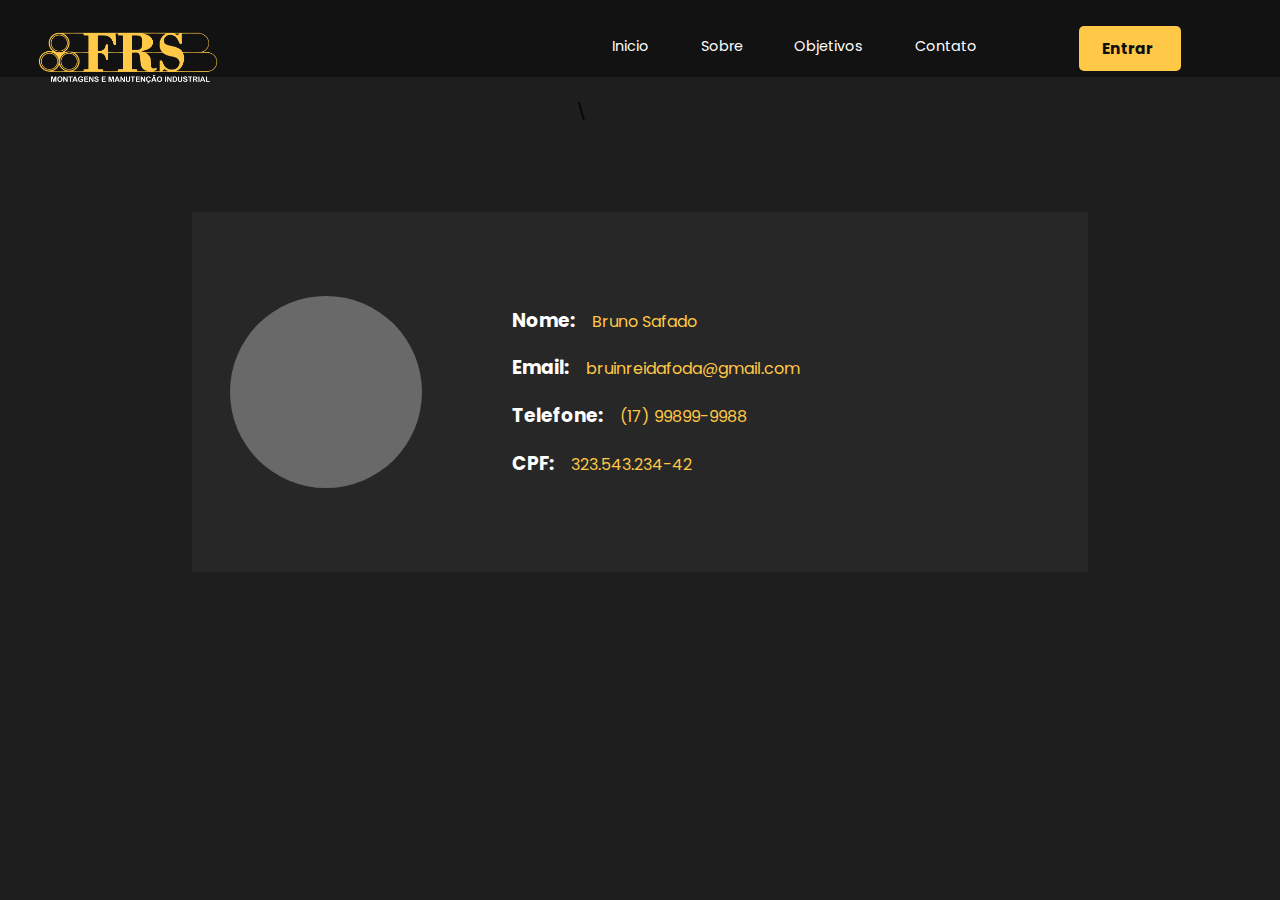
==== account.html @ 486055be "0.7 - Inicio da Página de Perfil" ====
<!DOCTYPE html>
<html lang="en">
    <head>
        <meta charset="UTF-8">
        <meta name="viewport" content="width=device-width, initial-scale=1.0">
        <title>Document</title>
        <link rel="stylesheet" href="style.css">
    </head>
    <body>
        <header class="header">
            <img src="/images/logo-semfundo.png" alt="Logo da FRS Montagens">
            <nav class="navbar">
                <ul>
                    <li class="nav-link"><a href="index.html">Inicio</a></li>
                    <li class="nav-link"><a href="#">Sobre</a></li>
                    <li class="nav-link"><a href="#">Objetivos</a></li>
                    <li class="nav-link"><a href="#">Contato</a></li>
                    <a  href="login.html" class="login-button">
                        <li>
                            Entrar <i class="fa-solid fa-user" style="color: #181818; margin-left: 5px;"></i>
                        </li>
                    </a>
                </ul>\
                <svg class="navbar-menu" viewBox="0 0 39 27" fill="none" xmlns="http://www.w3.org/2000/svg">
                    <path d="M1.36264 4.95918H36.7912C37.5438 4.95918 38.1538 4.46581 38.1538 3.85714V1.10204C38.1538 0.49337 37.5438 0 36.7912 0H1.36264C0.610036 0 0 0.49337 0 1.10204V3.85714C0 4.46581 0.610036 4.95918 1.36264 4.95918ZM1.36264 15.9796H36.7912C37.5438 15.9796 38.1538 15.4862 38.1538 14.8776V12.1224C38.1538 11.5138 37.5438 11.0204 36.7912 11.0204H1.36264C0.610036 11.0204 0 11.5138 0 12.1224V14.8776C0 15.4862 0.610036 15.9796 1.36264 15.9796ZM1.36264 27H36.7912C37.5438 27 38.1538 26.5066 38.1538 25.898V23.1429C38.1538 22.5342 37.5438 22.0408 36.7912 22.0408H1.36264C0.610036 22.0408 0 22.5342 0 23.1429V25.898C0 26.5066 0.610036 27 1.36264 27Z" fill="white"/>
                </svg>
            </nav>
        </header>


        <main>
            <div class="account-section">
                <div class="account-img">

                </div>
                <div class="account-info">
                    <h3>Nome: <span>Bruno Safado</span> </h3>
                    <h3>Email: <span>bruinreidafoda@gmail.com</span></h3>
                    <h3>Telefone: <span>(17) 99899-9988</span></h3>
                    <h3>CPF: <span>323.543.234-42</span></h3>
                </div>
            </div>
        </main>

    </body>
</html>
---- style.css ----
@import url('https://fonts.googleapis.com/css2?family=Poppins:ital,wght@0,100;0,200;0,300;0,400;0,500;0,600;0,700;0,800;0,900;1,100;1,200;1,300;1,400;1,500;1,600;1,700;1,800;1,900&display=swap');
@import url('https://fonts.googleapis.com/css2?family=Montserrat:ital,wght@0,100..900;1,100..900&display=swap');
@import url('https://fonts.googleapis.com/css2?family=Merriweather:ital,wght@0,300;0,400;0,700;0,900;1,300;1,400;1,700;1,900&display=swap');
@import url('https://fonts.googleapis.com/css2?family=Oswald:wght@200..700&display=swap');

:root{
    --cor-header:#121212;
    --cor-fundo:#1E1E1E;
    --cor-amarelo: #ffc846;
    --cor-amarelo-escuro:#ba9131;
    --cor-texto: #fff;
    --cor-secao: #181818;
    --button-text:#0E0E10;
    --fundo-contato: #E7E8EC;
    --loginform-background: #181818b3;
    --login-input: rgba(255, 255, 255, 0.05);
    --account-section-background: #272727;
}

body{
    font-family: 'Poppins', sans-serif;
    background-color: var(--cor-fundo);
    margin:0px;
    padding: 0;
    
}

header{
    height: 6vw;
    
    align-content: center;
    margin:0;
    background: var(--cor-header);
}

header img{
    width: 14vw;
    margin-left: 3vw;
    margin-top: 3.5vh;
}
/* ------------------------------- NavBar -------------------------------*/

.navbar{
    width: 50vw;
    float:inline-end;
    margin-right: 5vw;
}

.navbar ul{
    float: end;
    display:flex;
    justify-content: space-around;
    list-style-type: none;
    align-items: center;
    padding: 10px;
}

.navbar{
    text-decoration: none;
}

.navbar-menu{
    display: none;
}

.nav-link{
    position: relative;
    padding-bottom: 6px;
    margin: 0.1vw;
    color:var(--cor-texto);
    font-size: 0.9em;
}

.nav-link a{
    text-decoration: none;
    color:var(--cor-texto);
}

.nav-link:hover a{
    color:var(--cor-amarelo)
}

.nav-link:before{
    content: '';
    position: absolute;
    width: 0;
    height: 3px;
    bottom: 5px;
    left: 50%;
    transform: translateX(-50%);
    background-color: var(--cor-amarelo);
    visibility: hidden;
    transition: all 0.3s ease-in-out 0s;
}

.nav-link:hover:before{
    visibility: visible ;
    width: 120%;
}


.login-button {
    background: var(--cor-amarelo);
    width: 8vw;
    max-width: 150px;
    height: 3.5vw;
    font-weight: 650;
    font-size: 1.2vw;
    border-radius: 5px;
    display: flex;
    justify-content: center;
    align-items: center;
    margin-left: 4vw;
    margin-bottom: 2px;
}

.login-button{
    text-decoration: none;
    color:var(--button-text);
}
.login-button:hover{
    background: var(--cor-amarelo-escuro);
}








/* ------------------------------- Fim NavBar -------------------------------*/

.banner {
    position: relative;
    overflow: hidden;
}

.banner img{
    width:100vw;
    height: 70dvh;
    filter: blur(2px) ;
}




/* ------------------------------- Main -------------------------------*/


#conteudo{
  width: 100%;  
}

.texto-sobre, .texto-historia{
    font-family: 'Poppins', sans-serif;
    font-size: 1.1em;
    font-weight: bold;
    color: var(--cor-amarelo);
    clear:both;
}

.texto-sobre p, .texto-historia p{
    font-family: 'Poppins', sans-serif;
    font-size: 0.85em;
    color: var(--cor-texto);
    font-weight: 400;
}



#sobre{
    display: flex;
    background-color: var(--cor-secao);
    padding: 0px 20px;
    margin: 40px 0;
}
.texto-sobre{
    margin:0px 50px;
}

#conteudo-historia{
    display: flex;
    background-color: var(--cor-secao);
    padding: 0px 20px;
    margin: 40px 0;
}

.texto-historia{
    margin:0px 50px;

}


/* ------------------------------- Fim Main -------------------------------*/




/* ------------------------------- Contato -------------------------------*/

#contato-section{
    margin:0;
    padding: 0;

}

.contato-header{
    background-color: #ffc846;
    color: #181818;
    width: 100%;    
    height: 10vw;
    display: flex;
    justify-content: center;
    align-items: center;
    font-size: 1.6rem;
    margin-top:0;
}

.contato{
    width: 60vw;
    margin:0 auto;
    padding: 20px 10px;
    display: flex;
    justify-content: space-between;
    background-color: #181818;
    padding-left: 30px;
    color:var(--cor-texto)
}


.contato hr{
    border: 1px solid var(--cor-amarelo-escuro);
    padding: 0;
    margin-left:0;

}

.email, .fone{
    width:45%;

}

.contato h1{
    color:var(--cor-amarelo);
}


/* -------------------------------  Fim Contato -------------------------------*/


/* -------------------------------- Mapa  -------------------------------*/

.secao-mapa{
    display: flex;
    width: 80vw;
    height: 30vw;
    margin: 0 auto;
    justify-content: space-between;
    margin:30px auto;
    background-color: #181818;
}

.mapa-texto{
    padding: 1vw;
    display: flex;
    flex-direction: column;
    justify-content: space-around;
    padding-left: 30px;

}

.mapa-texto h1{
    color: var(--cor-amarelo);
}

.mapa-p{
    color: var(--cor-texto);
    font-size: 0.9em;
    
}

.secao-mapa iframe{
    width: 55%;
    border-radius: 0.5vw;
}





/* -------------------------------  Fim Endereco -------------------------------*/








/* ------------------------------- Rodape -------------------------------*/



.rodape{
    background-color: #121212;
    border-top: solid 2px #ffc846 ;
    margin-top: 30px;
    bottom: 0;
    width: 100%;
    clear: both;
}
.rodape-logo{
    width: 13vw;
    max-width: 200px;
    margin-left: 40px;
    margin-top: 15px;
    float: left;
    position: absolute;
    
}



.rodape-conteudo {
    display: flex;
    justify-content:space-around ;
    margin: 0 auto ;
    width: 60vw;

}
.rodape-links, .rodape-social, .rodape-contato{
    width:40%;
}
.rodape-conteudo li{
    font-size: 0.8em;
    padding: 5px 0;
}

.rodape-links, .rodape-contato, .rodape-social{
    margin:0 auto;
    list-style-type: none;
    color:var(--cor-amarelo);
    
}

.rodape-links h3, .rodape-contato h3, .rodape-social h3{
    color:var(--cor-amarelo);
    margin:0 0 20 0;
}

.rodape-links li, .rodape-contato li, .rodape-social li{
    list-style: none;
}
.rodape-links a, .rodape-contato a, .rodape-social a{
    text-decoration: none;
    color:var(--cor-amarelo);
    font-weight: 350;
}

.rodape-links a:hover{
    text-decoration: underline;
    color:var(--cor-amarelo-escuro)
}



.rodape h5{
    color:#ffc846;
    text-align: center;
    font-weight: 500;
    margin:0px;
    padding: 10px 0px 20px 0px;
}
/* -------------------------------  Fim Rodape -------------------------------*/




/* -------------------------------  Login  -------------------------------*/

#form-section{
    margin: 0;
    padding: 0;
    width: 100%;
    height: 100vh;
    background-image: url(images/layered-waves-haikei.svg);
    background-size: cover;
    background-repeat: no-repeat;
    background-position: center;
}

.form-container{
    width: 35%;
    height: 100%;
    background-color: var(--loginform-background);
    display: flex;
    flex-direction: column;
    align-items: center;
    box-shadow: 5px 0px 4px rgba(0, 0, 0, 0.303);

}

.user-photo{
    width: 40%;
    border-radius: 100%;
    margin: 2vw 0;
    border: solid 3px var(--cor-amarelo-escuro);
}


.input-user, .input-password{
    display: flex;
    align-items: center;
    background: rgba(255, 255, 255, 0.05);
    width: 75%;
    height: 5vh;
    margin: 2vh 0;
    padding: 0.5vw;
    box-shadow: 0px 4px 4px rgba(0, 0, 0, 0.25);
    

}

.input-user input, .input-password input{
    width: 100%;
    height: 100%;
    border: none;
    background: none;
    color: var(--cor-texto);
    outline: none;
    font: normal 700 1vw 'Poppins', sans-serif var(--cor-texto);

}

.input-user svg, .input-password svg{
    margin: 0.7vw 1vw 0.7vw 0.7vw;
}

.login-button2{
    background: #FFC846;
    box-shadow: 0px 4px 4px rgba(0, 0, 0, 0.25);
    border: none;
    width: 40%;
    height: 6vh;
    font: normal 700 1.3vw 'Poppins', sans;
    color: #000000;
    margin: 4vh 0 3vh 0;
    cursor: pointer;
}

.login-button2:hover{
    background-color: var(--cor-amarelo-escuro);
}


.login-questions{
    display: flex;
    font: normal 1vw 'Poppins', sans;
    width: 100%;
    justify-content: space-around;
}

.password-check{
    color: var(--cor-texto);
}

.password-help{
    color: var(--cor-amarelo);
}

.password-help:hover{
    color: var(--cor-amarelo-escuro);
}

.background-text{
    display: inline-block;
    position: relative;
    bottom: 85vh;
    left: 65vw;
    color: var(--cor-amarelo);
}

.welcome-text{
    color: #FFC846;
    text-align: right;
    padding: 0;
    margin: 0;
    font: normal 700 12vh 'Oswald' ,sans-serif;
}

.secundary-text{
    margin: 0;
    padding: 0;
    font-family: 'Poppins';
    text-align: right;
    color: #FFFFFF;
    font: italic 500 2.3vh'Poppins', serif ;

}

.secundary-text p {
    margin: 0;
    padding: 0;
}


/* -------------------------------  Fim Login  -------------------------------*/



/* ------------------------------- Celular -------------------------------- */
@media (max-width: 500px){
    body{
        font-size: 0.8rem;
    }

    .header{
        height: 15dvh;
        display: flex;
        align-items: center;
        justify-content: space-around;
        
    }

    .header img{
        margin: 0;
        width: 23vw;
    }

    .navbar{
        margin: 0;
    }

    .navbar ul{
        display: none;
    }

    .navbar-menu{
        display: inline;
        width: 7vw;
        float: inline-end;
    }

    #sobre, #conteudo-historia{
        text-align: center;
        padding: 5vh 0;
    }

    #conteudo hr{
        margin-bottom: 4dvh;
        margin: -10px 15vw 7vw 15vw;
    }


    .contato-header{
        height: 15vh ;
        font-size: 1.2rem;
        margin: 0;
    }

    .contato{
        display: grid;
        width: 100vw;
        padding: 0;
    }

    .contato hr{
        width: 90%;
        margin: 7dvh 0;
    }

    .email, .fone{
        width: 80%;
        padding: 2vh 10vw;
    }

    .secao-mapa{
        display: grid;
        height: 90vh;
        width: 100%;
    }

    .secao-mapa iframe{
        width: 100vw;
        height: 50vh;
    }

    .rodape{
        display: flex;
        flex-direction: column;
        align-items: center;
    }

    .rodape-logo{
        position: static;
        margin: 5vh auto;
        width: 15vw;
    }

    .rodape-links, .rodape-contato{
        display: none;
    }

    .rodape-social ul{
        padding: 0;
        margin: 0 auto;
        width: 100%;
        text-align: center;
    }


}


/* --------------------- Seção Perfil ------------------------- */

.account-section{
    width: 70vw;
    height: 40vh;
    margin: 15dvh auto;
    background-color: var(--account-section-background);
    color:var(--cor-texto);
    display: flex;
    justify-content: space-between;
    align-items: center;
}

.account-section div{
    margin: 0 3vw;
}

.account-img{
    width:15vw;
    height: 15vw;
    border-radius: 15vw;
    background: rgb(105, 105, 105);
}

.account-info{
    width: 60%;
}

.account-info span{
    font-weight: normal;
    font-size: 1rem;
    margin-left: 1vw;
    color:var(--cor-amarelo);
}
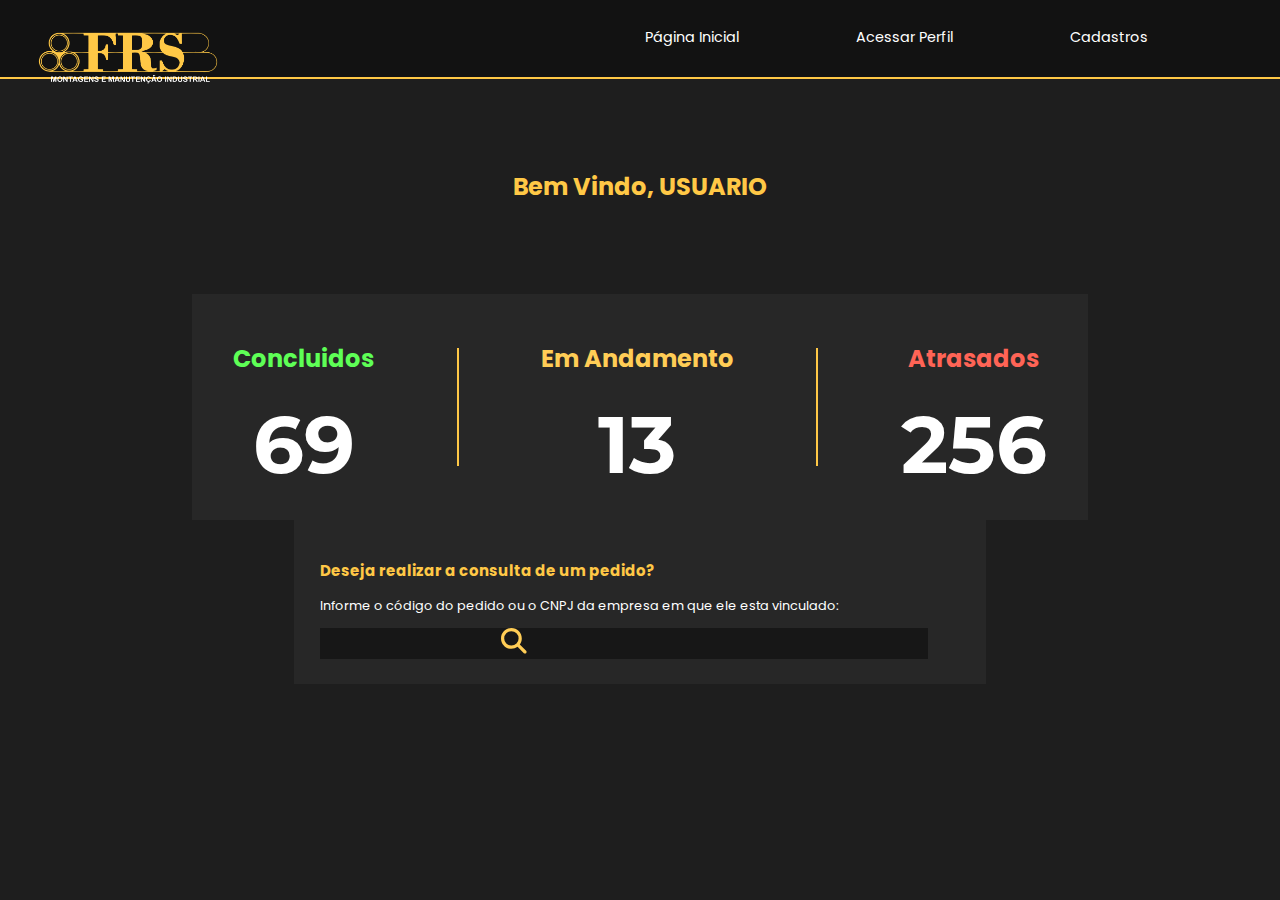
==== commit dd129178: "Alteraçoes nos arquivos" ====
--- a/account.html
+++ b/account.html
@@ -3,44 +3,54 @@
     <head>
         <meta charset="UTF-8">
         <meta name="viewport" content="width=device-width, initial-scale=1.0">
-        <title>Document</title>
-        <link rel="stylesheet" href="style.css">
+        <title>Bem Vindo - F.R.S. Montagens</title>
+        <link rel="icon" href="images/logo3-semfundo.png" type="image/png">
+        <link rel="stylesheet" href="account.css">
     </head>
     <body>
         <header class="header">
             <img src="/images/logo-semfundo.png" alt="Logo da FRS Montagens">
             <nav class="navbar">
                 <ul>
-                    <li class="nav-link"><a href="index.html">Inicio</a></li>
-                    <li class="nav-link"><a href="#">Sobre</a></li>
-                    <li class="nav-link"><a href="#">Objetivos</a></li>
-                    <li class="nav-link"><a href="#">Contato</a></li>
-                    <a  href="login.html" class="login-button">
-                        <li>
-                            Entrar <i class="fa-solid fa-user" style="color: #181818; margin-left: 5px;"></i>
-                        </li>
-                    </a>
-                </ul>\
-                <svg class="navbar-menu" viewBox="0 0 39 27" fill="none" xmlns="http://www.w3.org/2000/svg">
-                    <path d="M1.36264 4.95918H36.7912C37.5438 4.95918 38.1538 4.46581 38.1538 3.85714V1.10204C38.1538 0.49337 37.5438 0 36.7912 0H1.36264C0.610036 0 0 0.49337 0 1.10204V3.85714C0 4.46581 0.610036 4.95918 1.36264 4.95918ZM1.36264 15.9796H36.7912C37.5438 15.9796 38.1538 15.4862 38.1538 14.8776V12.1224C38.1538 11.5138 37.5438 11.0204 36.7912 11.0204H1.36264C0.610036 11.0204 0 11.5138 0 12.1224V14.8776C0 15.4862 0.610036 15.9796 1.36264 15.9796ZM1.36264 27H36.7912C37.5438 27 38.1538 26.5066 38.1538 25.898V23.1429C38.1538 22.5342 37.5438 22.0408 36.7912 22.0408H1.36264C0.610036 22.0408 0 22.5342 0 23.1429V25.898C0 26.5066 0.610036 27 1.36264 27Z" fill="white"/>
-                </svg>
+                    <li class="nav-link"><a href="index.html">Página Inicial</a></li>
+                    <li class="nav-link"><a href="#">Acessar Perfil</a></li>
+                    <li class="nav-link"><a href="#">Cadastros</a></li>
             </nav>
         </header>
 
+        <aside class="lateral-navbar">
+
+        </aside>
+
+        <h1 class="welcome-msg">Bem Vindo, USUARIO</h1>
 
         <main>
-            <div class="account-section">
-                <div class="account-img">
+            <div class="reports">
+                <div class="concluido">
+                    <h2>Concluidos</h2>
+                    <h1>69</h1>
+                </div>
+                <hr>
+                <div class="andamento">
+                    <h2>Em Andamento</h2>
+                    <h1>13</h1>
+                </div>
+                <hr>
+                <div class="atraso">
+                    <h2>Atrasados</h2>
+                    <h1>256</h1>
+                </div>
+            </div>
 
-                </div>
-                <div class="account-info">
-                    <h3>Nome: <span>Bruno Safado</span> </h3>
-                    <h3>Email: <span>bruinreidafoda@gmail.com</span></h3>
-                    <h3>Telefone: <span>(17) 99899-9988</span></h3>
-                    <h3>CPF: <span>323.543.234-42</span></h3>
-                </div>
+            <div class="search-section">
+                <h3>Deseja realizar a consulta de um pedido?</h3>
+                <p>Informe o código do pedido ou o CNPJ da empresa em que ele esta vinculado: </p>
+                <div class="search-bar"><input type="text" placeholder=""><svg xmlns="http://www.w3.org/2000/svg" viewBox="0 0 512 512" width="2vw"><!--!Font Awesome Free 6.6.0 by @fontawesome - https://fontawesome.com License - https://fontawesome.com/license/free Copyright 2024 Fonticons, Inc.--><path fill="#ffcd56" d="M416 208c0 45.9-14.9 88.3-40 122.7L502.6 457.4c12.5 12.5 12.5 32.8 0 45.3s-32.8 12.5-45.3 0L330.7 376c-34.4 25.2-76.8 40-122.7 40C93.1 416 0 322.9 0 208S93.1 0 208 0S416 93.1 416 208zM208 352a144 144 0 1 0 0-288 144 144 0 1 0 0 288z"/></svg></div>
             </div>
         </main>
 
+
+        
+
     </body>
 </html>--- a/account.css
+++ b/account.css
@@ -0,0 +1,93 @@
+@import url(style.css);
+:root{
+    --cor-header:#121212;
+    --cor-fundo:#1E1E1E;
+    --cor-amarelo: #ffc846;
+    --cor-amarelo-escuro:#ba9131;
+    --cor-texto: #fff;
+    --cor-secao: #181818;
+    --button-text:#0E0E10;
+    --fundo-contato: #E7E8EC;
+    --loginform-background: #181818b3;
+    --login-input: rgba(255, 255, 255, 0.05);
+    --account-section-background: #272727;
+
+    --cor-concluido: #5EFF56;
+    --cor-andamento: #FFCD56;
+    --cor-atraso: #FF6456;
+}
+
+
+.welcome-msg{
+    color: var(--cor-amarelo);
+    font-size: 1.5rem;
+    text-align: center;
+    margin: 10vh 0;
+}
+
+.reports{
+    display: flex;
+    justify-content: space-around;
+    text-align: center;
+    margin: 0 auto;
+    width: 70%;
+    padding: 3vh 0;
+    background-color: var(--account-section-background);
+}
+
+.reports h1{
+    color: var(--cor-texto);
+    font-size: 5rem;
+    margin: 0;
+    padding: 0;
+    font-family: 'Montserrat', sans-serif;
+}
+
+.reports hr{
+    border: 1px solid var(--cor-amarelo);
+    margin: 3vh 0;
+}
+
+.concluido{
+    color: var(--cor-concluido);
+}
+
+.andamento{
+    color:var(--cor-andamento);
+}
+
+.atraso{
+    color: var(--cor-atraso);
+}
+
+.search-section{
+    background-color: var(--account-section-background);
+    width: 50%;
+    padding: 2vw;
+    margin: 0 auto;
+    font-size: 0.8rem;
+}
+
+.search-section h3{
+    color: var(--cor-amarelo);
+}
+
+.search-section p{
+    color: var(--cor-texto);
+}
+
+.search-bar{
+    background-color: #171717;
+    width: 95%;
+    
+}
+
+.search-bar svg{
+    float: end;
+}
+
+.search-bar input{
+    background-color: transparent;
+    border: none;
+}
+
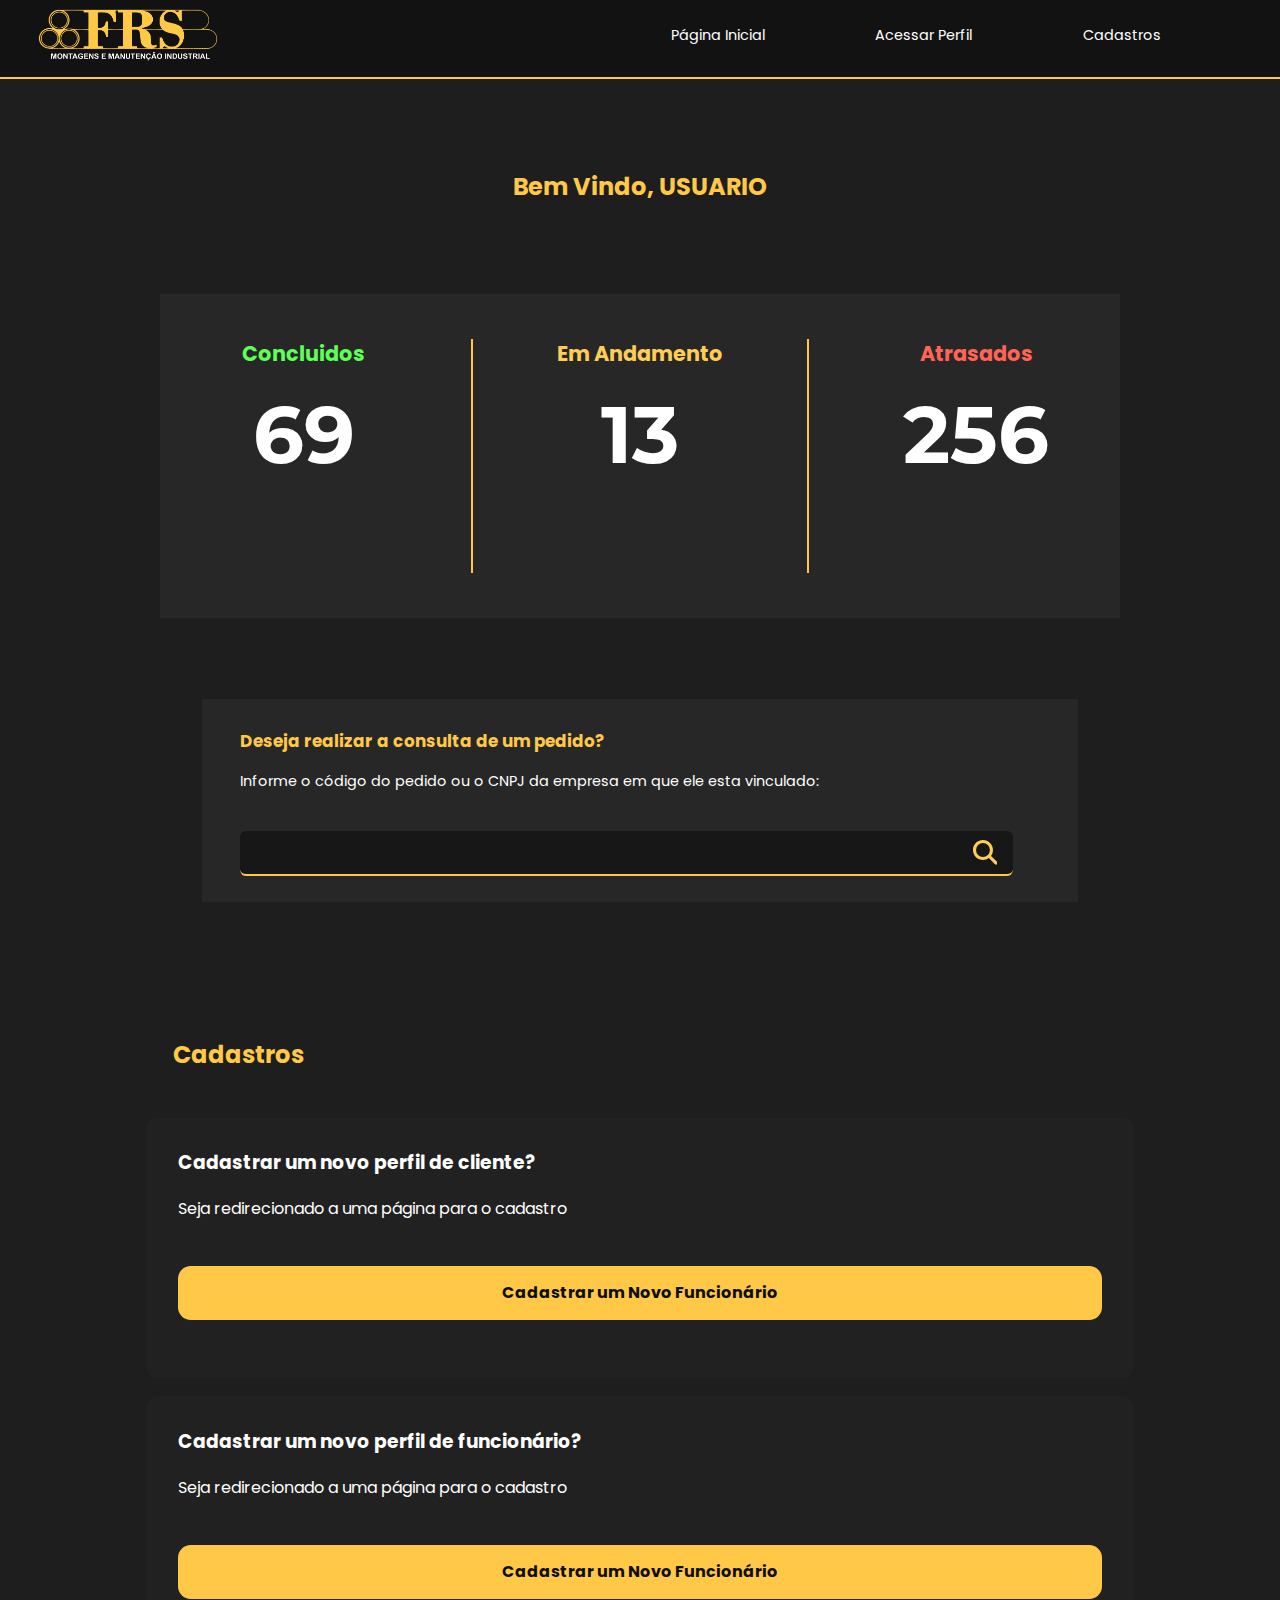
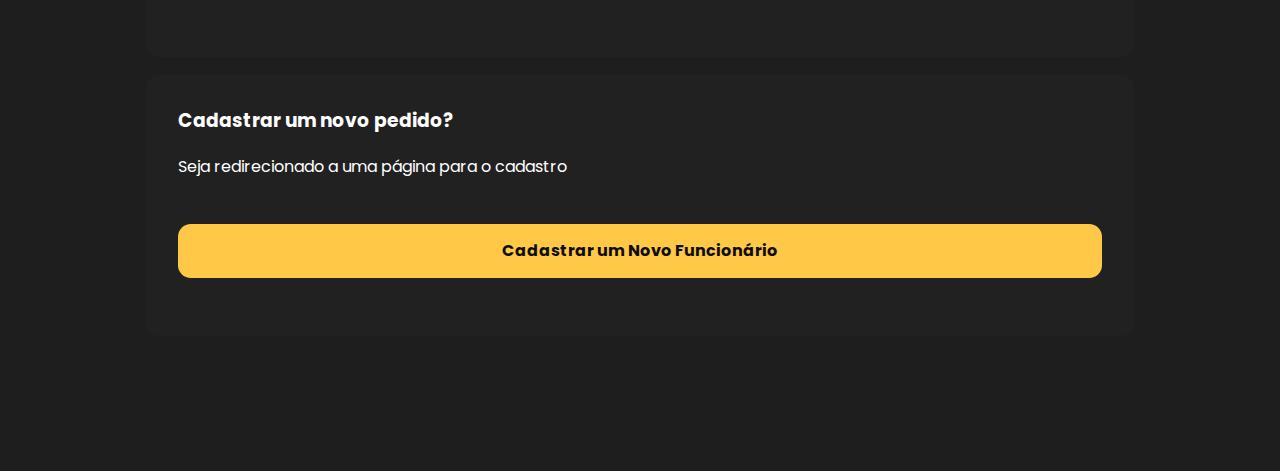
==== commit 469aae63: "codigo principal da pagina de perfil do gerente" ====
--- a/account.html
+++ b/account.html
@@ -9,7 +9,9 @@
     </head>
     <body>
         <header class="header">
-            <img src="/images/logo-semfundo.png" alt="Logo da FRS Montagens">
+            <a href="index.html"><img src="/images/logo-semfundo.png" alt="Logo da FRS Montagens"></a>
+
+                
             <nav class="navbar">
                 <ul>
                     <li class="nav-link"><a href="index.html">Página Inicial</a></li>
@@ -47,6 +49,28 @@
                 <p>Informe o código do pedido ou o CNPJ da empresa em que ele esta vinculado: </p>
                 <div class="search-bar"><input type="text" placeholder=""><svg xmlns="http://www.w3.org/2000/svg" viewBox="0 0 512 512" width="2vw"><!--!Font Awesome Free 6.6.0 by @fontawesome - https://fontawesome.com License - https://fontawesome.com/license/free Copyright 2024 Fonticons, Inc.--><path fill="#ffcd56" d="M416 208c0 45.9-14.9 88.3-40 122.7L502.6 457.4c12.5 12.5 12.5 32.8 0 45.3s-32.8 12.5-45.3 0L330.7 376c-34.4 25.2-76.8 40-122.7 40C93.1 416 0 322.9 0 208S93.1 0 208 0S416 93.1 416 208zM208 352a144 144 0 1 0 0-288 144 144 0 1 0 0 288z"/></svg></div>
             </div>
+
+            <section class="secao-cadastros">
+                <h2>Cadastros</h3>
+
+                <div class="cadastro-form">
+                    <h3>Cadastrar um novo perfil de cliente?</h3>
+                    <p>Seja redirecionado a uma página para o cadastro</p>
+                    <a href="#"><div class="cadastro-btn">Cadastrar um Novo Funcionário</div></a>
+                </div>
+
+                <div class="cadastro-form">
+                    <h3>Cadastrar um novo perfil de funcionário?</h3>
+                    <p>Seja redirecionado a uma página para o cadastro</p>
+                    <a href="#"><div class="cadastro-btn">Cadastrar um Novo Funcionário</div></a>
+                </div>
+
+                <div class="cadastro-form">
+                    <h3>Cadastrar um novo pedido?</h3>
+                    <p>Seja redirecionado a uma página para o cadastro</p>
+                    <a href="#"><div class="cadastro-btn">Cadastrar um Novo Funcionário</div></a>
+                </div>
+            </section>
         </main>
 
 
--- a/account.css
+++ b/account.css
@@ -30,7 +30,8 @@
     justify-content: space-around;
     text-align: center;
     margin: 0 auto;
-    width: 70%;
+    width: 75%;
+    height: 30vh;
     padding: 3vh 0;
     background-color: var(--account-section-background);
 }
@@ -43,9 +44,17 @@
     font-family: 'Montserrat', sans-serif;
 }
 
+.reports h2{
+    font-size: 1.3rem;
+}
+
 .reports hr{
     border: 1px solid var(--cor-amarelo);
-    margin: 3vh 0;
+    margin: 2vh 0;
+}
+
+.concluido, .andamento, .atraso{
+    width: 25%;
 }
 
 .concluido{
@@ -60,12 +69,15 @@
     color: var(--cor-atraso);
 }
 
+
+
 .search-section{
     background-color: var(--account-section-background);
-    width: 50%;
-    padding: 2vw;
-    margin: 0 auto;
-    font-size: 0.8rem;
+    width: 70%;
+    max-width: 800px;
+    padding: 1vw 3vw;
+    margin: 9vh auto;
+    font-size: 0.9rem;
 }
 
 .search-section h3{
@@ -79,15 +91,64 @@
 .search-bar{
     background-color: #171717;
     width: 95%;
-    
-}
-
-.search-bar svg{
-    float: end;
+    margin: 3vw 0 1vw 0;
+    padding: 0.7vh;
+    border-bottom: solid 2px var(--cor-amarelo);
+    border-radius: 0.5vw;
+    display: flex;
+    align-items: center;
 }
 
 .search-bar input{
     background-color: transparent;
     border: none;
+    width: 95%;
+    height: 100%;
+    font-size: 1rem;
+    font-weight: 600;
+    padding: 0.5vw 0.7vw 0.5vw 1vw;
+    color:var(--cor-texto);
+    outline: none;
 }
 
+.search-bar svg{
+    padding: 0 0.7vw;
+}
+
+
+/* -------------------------- Seção Cadastros ---------------------- */
+
+.secao-cadastros{
+    width:80vw;
+    margin: 15vh auto;
+}
+
+.secao-cadastros h2{
+    color:var(--cor-amarelo);
+    margin: 5vh;
+}
+
+.cadastro-form{
+    color:var(--cor-texto);
+    background-color: #212121;    
+    padding: 1vw 2.5vw;
+    margin:2vh;
+    border-radius: 1vw;
+}
+
+.cadastro-btn{
+    background: var(--cor-amarelo);
+    height: 6vh;
+    display: flex;
+    align-items: center;
+    justify-content: center;
+    border-radius: 1vw;
+    font-weight: 700;
+    font-size: 1rem;
+    margin: 5vh 0 ;
+}
+
+.cadastro-form a{
+    text-decoration: none;
+    color: var(--button-text);
+}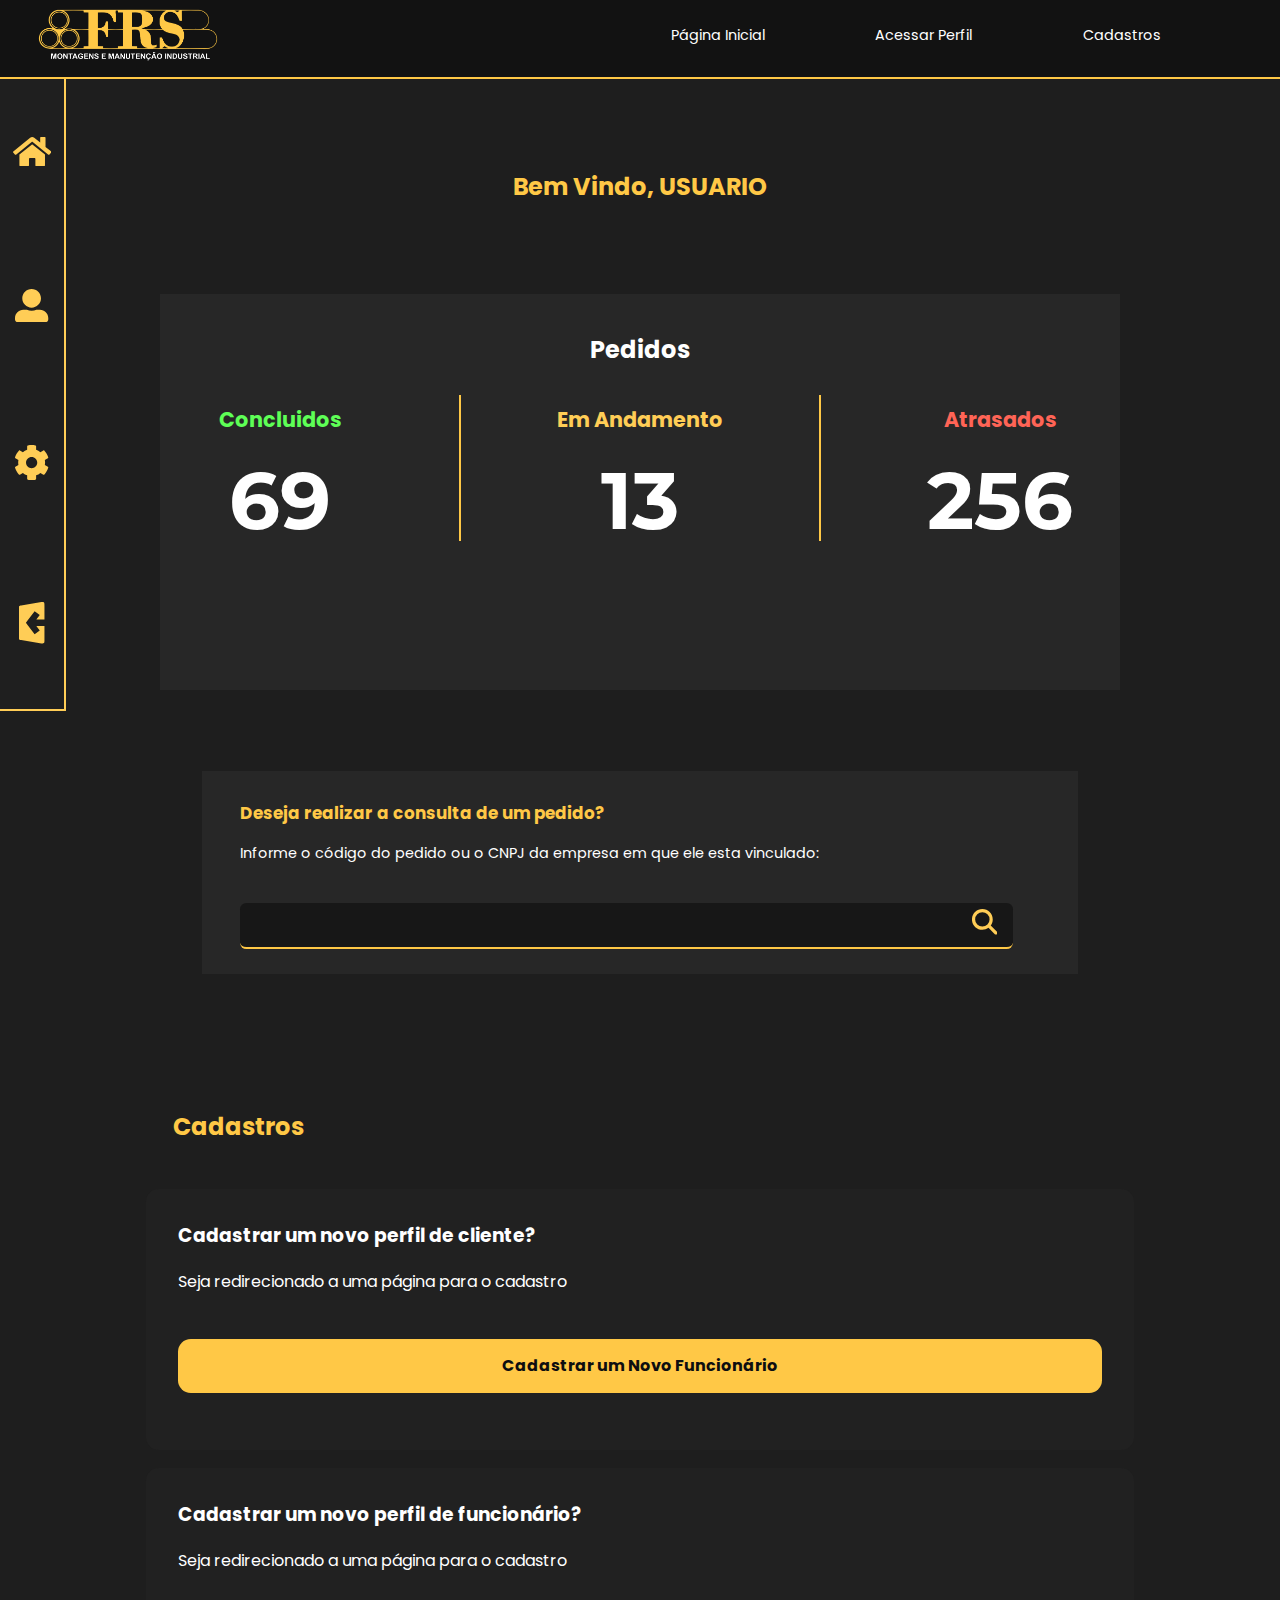
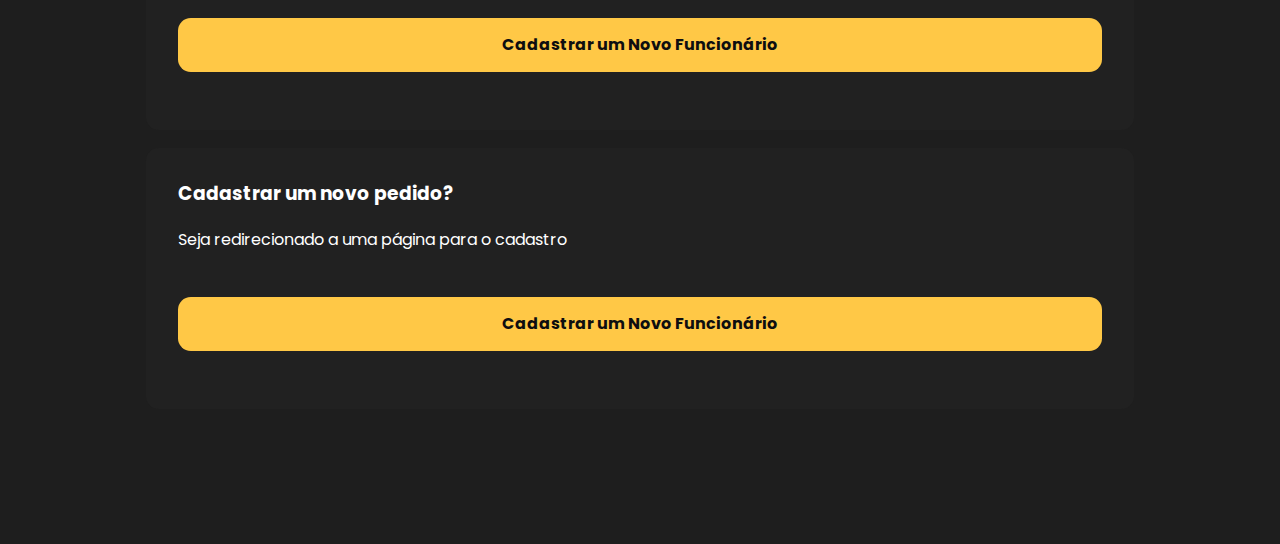
==== commit 5442697d: "Modificacoes gerais, navbar lateral na pagina de perfil" ====
--- a/account.html
+++ b/account.html
@@ -21,33 +21,51 @@
         </header>
 
         <aside class="lateral-navbar">
+            <a href="index.html"><svg width="3vw" viewBox="0 0 60 46" fill="none" xmlns="http://www.w3.org/2000/svg">
+                <path d="M29.2045 11.9336L10.0008 27.5271V44.357C10.0008 44.7927 10.1764 45.2106 10.4889 45.5188C10.8014 45.8269 11.2253 46 11.6673 46L23.3393 45.9702C23.7799 45.968 24.2016 45.794 24.5124 45.4861C24.8231 45.1782 24.9976 44.7615 24.9976 44.3272V34.4987C24.9976 34.063 25.1731 33.645 25.4857 33.3369C25.7982 33.0288 26.2221 32.8557 26.6641 32.8557H33.3302C33.7722 32.8557 34.1961 33.0288 34.5087 33.3369C34.8212 33.645 34.9968 34.063 34.9968 34.4987V44.32C34.9961 44.5362 35.0387 44.7504 35.1221 44.9503C35.2056 45.1503 35.3282 45.332 35.4831 45.4851C35.6379 45.6382 35.8218 45.7597 36.0244 45.8426C36.2269 45.9255 36.444 45.9682 36.6633 45.9682L48.3312 46C48.7732 46 49.1971 45.8269 49.5096 45.5188C49.8221 45.2106 49.9977 44.7927 49.9977 44.357V27.5158L30.7981 11.9336C30.5724 11.7542 30.2912 11.6564 30.0013 11.6564C29.7114 11.6564 29.4302 11.7542 29.2045 11.9336ZM59.5386 22.5322L50.831 15.4559V1.23228C50.831 0.905459 50.6993 0.592024 50.4649 0.360927C50.2305 0.129829 49.9126 0 49.5811 0H43.7482C43.4167 0 43.0988 0.129829 42.8644 0.360927C42.63 0.592024 42.4983 0.905459 42.4983 1.23228V8.6886L33.173 1.12446C32.278 0.398416 31.1551 0.00145136 29.9961 0.00145136C28.8372 0.00145136 27.7142 0.398416 26.8193 1.12446L0.45361 22.5322C0.327044 22.6354 0.222331 22.7621 0.145453 22.9051C0.0685758 23.0482 0.0210408 23.2048 0.00556432 23.3659C-0.00991221 23.5271 0.00697307 23.6897 0.0552553 23.8444C0.103538 23.9992 0.182271 24.143 0.286956 24.2677L2.943 27.4511C3.0474 27.5763 3.17581 27.6799 3.32089 27.756C3.46596 27.8322 3.62485 27.8794 3.78845 27.895C3.95205 27.9105 4.11716 27.8941 4.27431 27.8467C4.43147 27.7992 4.5776 27.7217 4.70432 27.6185L29.2045 7.72332C29.4302 7.54394 29.7114 7.44613 30.0013 7.44613C30.2912 7.44613 30.5724 7.54394 30.7981 7.72332L55.2994 27.6185C55.4259 27.7217 55.5718 27.7993 55.7287 27.8469C55.8857 27.8945 56.0506 27.9112 56.2141 27.8959C56.3775 27.8806 56.5364 27.8338 56.6814 27.758C56.8265 27.6822 56.9551 27.579 57.0597 27.4542L59.7157 24.2708C59.8203 24.1453 59.8987 24.0008 59.9464 23.8454C59.9941 23.69 60.0102 23.5268 59.9937 23.3652C59.9773 23.2037 59.9286 23.0469 59.8505 22.904C59.7724 22.761 59.6664 22.6347 59.5386 22.5322Z" fill="#FFCD56"/>
+            </svg></a>
+                
+            <a href=""><svg width="2.6vw" viewBox="0 0 50 50" fill="none" xmlns="http://www.w3.org/2000/svg">
+                <path d="M25 28.125C32.7637 28.125 39.0625 21.8262 39.0625 14.0625C39.0625 6.29883 32.7637 0 25 0C17.2363 0 10.9375 6.29883 10.9375 14.0625C10.9375 21.8262 17.2363 28.125 25 28.125ZM37.5 31.25H32.1191C29.9512 32.2461 27.5391 32.8125 25 32.8125C22.4609 32.8125 20.0586 32.2461 17.8809 31.25H12.5C5.5957 31.25 0 36.8457 0 43.75V45.3125C0 47.9004 2.09961 50 4.6875 50H45.3125C47.9004 50 50 47.9004 50 45.3125V43.75C50 36.8457 44.4043 31.25 37.5 31.25Z" fill="#FFCD56"/>
+            </svg></a>
 
+            <a href="#"><svg width="2.6vw" viewBox="0 0 54 57" fill="none" xmlns="http://www.w3.org/2000/svg">
+                <path d="M53.3103 35.3492L48.4655 32.5222C48.9545 29.856 48.9545 27.121 48.4655 24.4549L53.3103 21.6278C53.8675 21.3061 54.1177 20.6395 53.9358 20.019C52.6734 15.9279 50.524 12.2275 47.7149 9.14765C47.2827 8.67649 46.5776 8.56157 46.0317 8.88334L41.187 11.7103C39.1512 9.94059 36.8085 8.57306 34.2724 7.67669V2.03417C34.2724 1.39063 33.8288 0.827524 33.2033 0.689621C29.0295 -0.252714 24.7534 -0.206746 20.7843 0.689621C20.1588 0.827524 19.7153 1.39063 19.7153 2.03417V7.68818C17.1905 8.59604 14.8478 9.96358 12.8007 11.7218L7.96728 8.89483C7.41002 8.57306 6.71628 8.67649 6.28412 9.15915C3.47506 12.2275 1.32562 15.9279 0.0632458 20.0305C-0.13009 20.651 0.131482 21.3176 0.688745 21.6393L5.53352 24.4663C5.04449 27.1325 5.04449 29.8675 5.53352 32.5337L0.688745 35.3607C0.131482 35.6824 -0.118718 36.349 0.0632458 36.9695C1.32562 41.0606 3.47506 44.761 6.28412 47.8409C6.71628 48.312 7.42139 48.4269 7.96728 48.1052L12.8121 45.2782C14.8478 47.0479 17.1905 48.4155 19.7267 49.3118V54.9658C19.7267 55.6094 20.1702 56.1725 20.7957 56.3104C24.9695 57.2527 29.2456 57.2067 33.2147 56.3104C33.8402 56.1725 34.2837 55.6094 34.2837 54.9658V49.3118C36.8085 48.404 39.1512 47.0364 41.1983 45.2782L46.0431 48.1052C46.6004 48.4269 47.2941 48.3235 47.7263 47.8409C50.5353 44.7725 52.6848 41.0721 53.9471 36.9695C54.1177 36.3375 53.8675 35.6709 53.3103 35.3492ZM26.9938 37.682C21.9785 37.682 17.8957 33.5564 17.8957 28.4885C17.8957 23.4206 21.9785 19.295 26.9938 19.295C32.0092 19.295 36.092 23.4206 36.092 28.4885C36.092 33.5564 32.0092 37.682 26.9938 37.682Z" fill="#FFCD56"/>
+            </svg></a>
+
+            <a href="login.html"><svg width="2vw" viewBox="0 0 40 65" fill="none" xmlns="http://www.w3.org/2000/svg">
+                <path fill-rule="evenodd" clip-rule="evenodd" d="M3.34356 5.3987L32.8094 0.496605C36.0518 -0.0428178 37.6729 -0.312529 38.7335 0.58615C39.794 1.48483 39.794 3.1283 39.794 6.41526V27.4364H27.0999L32.4135 20.4045L24.4352 14.3757L13.0655 29.422L10.7876 32.4364L13.0655 35.4508L24.4352 50.4971L32.4135 44.4682L27.0999 37.4364H39.794V58.4575C39.794 61.7445 39.794 63.388 38.7335 64.2866C37.6729 65.1853 36.0518 64.9156 32.8094 64.3762L3.34356 59.4741C1.74672 59.2084 0.948299 59.0756 0.474149 58.5161C0 57.9565 0 57.1471 0 55.5283V9.34447C0 7.72568 0 6.91629 0.474149 6.35674C0.948299 5.79719 1.74672 5.66436 3.34356 5.3987Z" fill="#FFCD56"/>
+            </svg></a>
         </aside>
 
         <h1 class="welcome-msg">Bem Vindo, USUARIO</h1>
 
         <main>
-            <div class="reports">
-                <div class="concluido">
-                    <h2>Concluidos</h2>
-                    <h1>69</h1>
+            <div class="reports-box">
+                <h2>Pedidos</h2>
+                <div class="reports">
+                    <div class="concluido">
+                        <h2>Concluidos</h2>
+                        <h1>69</h1>
+                    </div>
+                    <hr>
+                    <div class="andamento">
+                        <h2>Em Andamento</h2>
+                        <h1>13</h1>
+                    </div>
+                    <hr>
+                    <div class="atraso">
+                        <h2>Atrasados</h2>
+                        <h1>256</h1>
+                    </div>
                 </div>
-                <hr>
-                <div class="andamento">
-                    <h2>Em Andamento</h2>
-                    <h1>13</h1>
-                </div>
-                <hr>
-                <div class="atraso">
-                    <h2>Atrasados</h2>
-                    <h1>256</h1>
-                </div>
+                
             </div>
 
             <div class="search-section">
                 <h3>Deseja realizar a consulta de um pedido?</h3>
                 <p>Informe o código do pedido ou o CNPJ da empresa em que ele esta vinculado: </p>
-                <div class="search-bar"><input type="text" placeholder=""><svg xmlns="http://www.w3.org/2000/svg" viewBox="0 0 512 512" width="2vw"><!--!Font Awesome Free 6.6.0 by @fontawesome - https://fontawesome.com License - https://fontawesome.com/license/free Copyright 2024 Fonticons, Inc.--><path fill="#ffcd56" d="M416 208c0 45.9-14.9 88.3-40 122.7L502.6 457.4c12.5 12.5 12.5 32.8 0 45.3s-32.8 12.5-45.3 0L330.7 376c-34.4 25.2-76.8 40-122.7 40C93.1 416 0 322.9 0 208S93.1 0 208 0S416 93.1 416 208zM208 352a144 144 0 1 0 0-288 144 144 0 1 0 0 288z"/></svg></div>
+                <div class="search-bar"><input type="text" placeholder=""><a href="#"><svg xmlns="http://www.w3.org/2000/svg" viewBox="0 0 512 512" width="2vw"><path fill="#ffcd56" d="M416 208c0 45.9-14.9 88.3-40 122.7L502.6 457.4c12.5 12.5 12.5 32.8 0 45.3s-32.8 12.5-45.3 0L330.7 376c-34.4 25.2-76.8 40-122.7 40C93.1 416 0 322.9 0 208S93.1 0 208 0S416 93.1 416 208zM208 352a144 144 0 1 0 0-288 144 144 0 1 0 0 288z"/></svg></a></div>
             </div>
 
             <section class="secao-cadastros">
--- a/account.css
+++ b/account.css
@@ -11,6 +11,7 @@
     --loginform-background: #181818b3;
     --login-input: rgba(255, 255, 255, 0.05);
     --account-section-background: #272727;
+    --navbar-background: #1F1F1F;
 
     --cor-concluido: #5EFF56;
     --cor-andamento: #FFCD56;
@@ -25,15 +26,27 @@
     margin: 10vh 0;
 }
 
+
+.reports-box{
+    margin: 0 auto;
+    width: 75%;
+    height: 40vh;
+    padding: 2vh 0;
+    background-color: var(--account-section-background);
+    display: flex;
+    flex-direction: column;
+}
+
+.reports-box > h2{
+    text-align: center;
+    font-size: 1.5rem;
+    color: var(--cor-texto);
+}
+
 .reports{
     display: flex;
     justify-content: space-around;
     text-align: center;
-    margin: 0 auto;
-    width: 75%;
-    height: 30vh;
-    padding: 3vh 0;
-    background-color: var(--account-section-background);
 }
 
 .reports h1{
@@ -50,7 +63,6 @@
 
 .reports hr{
     border: 1px solid var(--cor-amarelo);
-    margin: 2vh 0;
 }
 
 .concluido, .andamento, .atraso{
@@ -151,4 +163,29 @@
 .cadastro-form a{
     text-decoration: none;
     color: var(--button-text);
-}+}
+
+/* -------------------------- Fim Cadastros ---------------------- */
+
+/* -------------------------- Navbar Lateral ---------------------- */
+
+.lateral-navbar{
+    position: absolute;
+    left: 0;
+    width: 5vw;
+    height: 70vh;
+    background: var(--navbar-background);
+    border-right: 2px solid #FFCD56;
+    border-bottom: 2px solid #FFCD56;
+    display: flex;
+    flex-direction: column;
+    align-items: center;
+    justify-content: space-around;
+}
+
+
+
+
+
+
+/* -------------------------- Fim Navbar Lateral ---------------------- */
